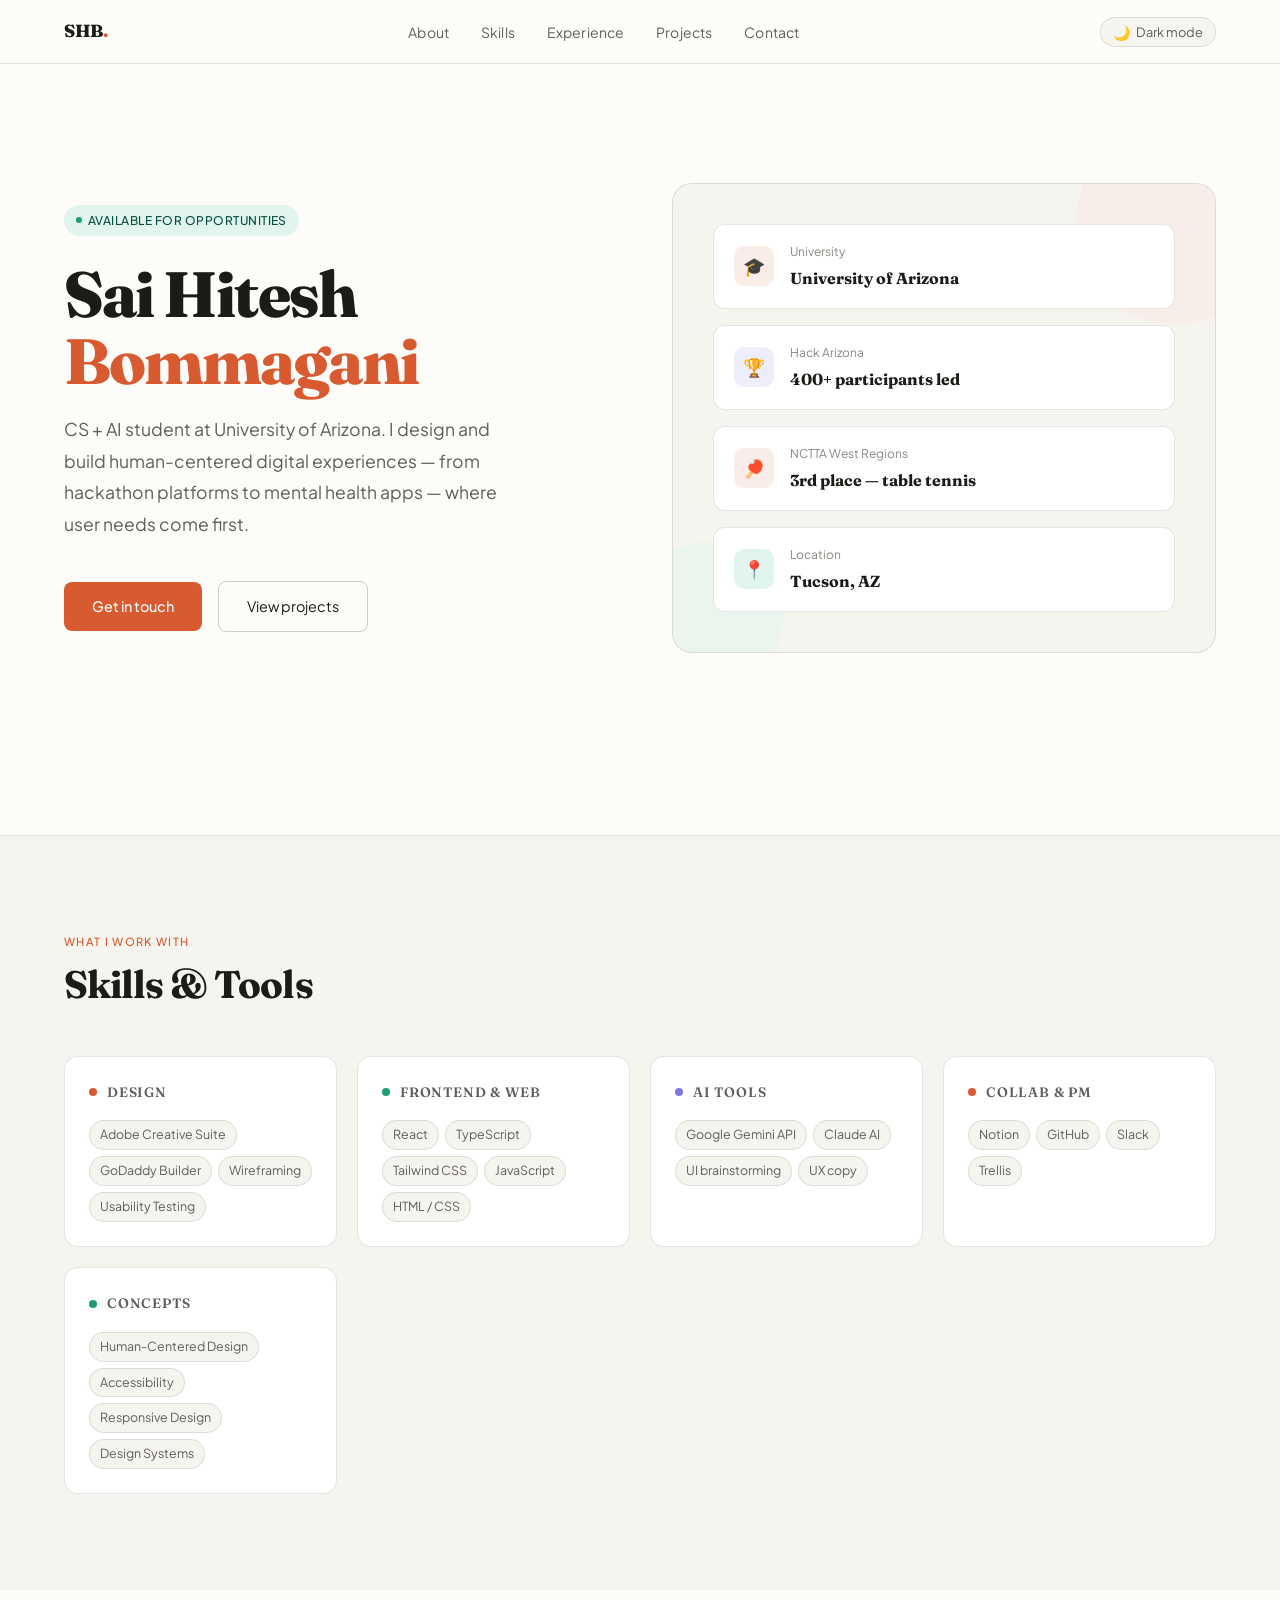
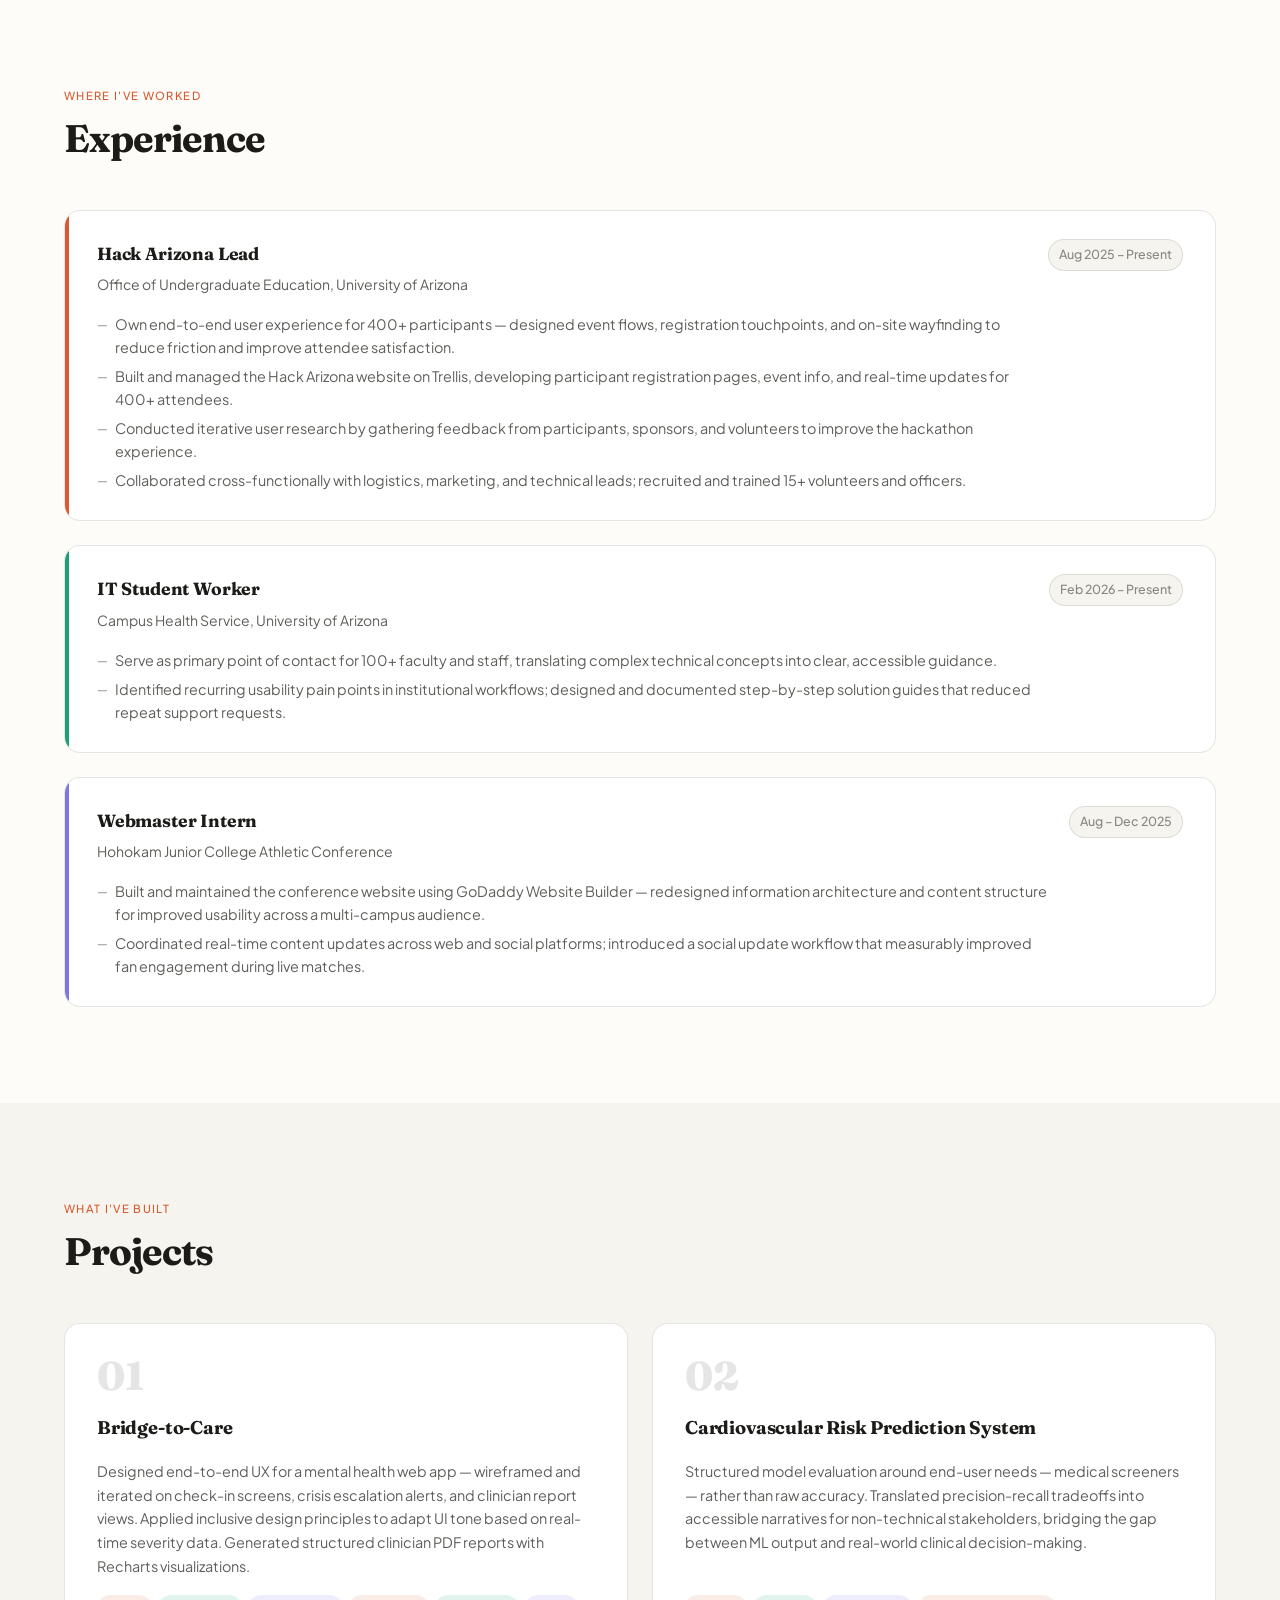
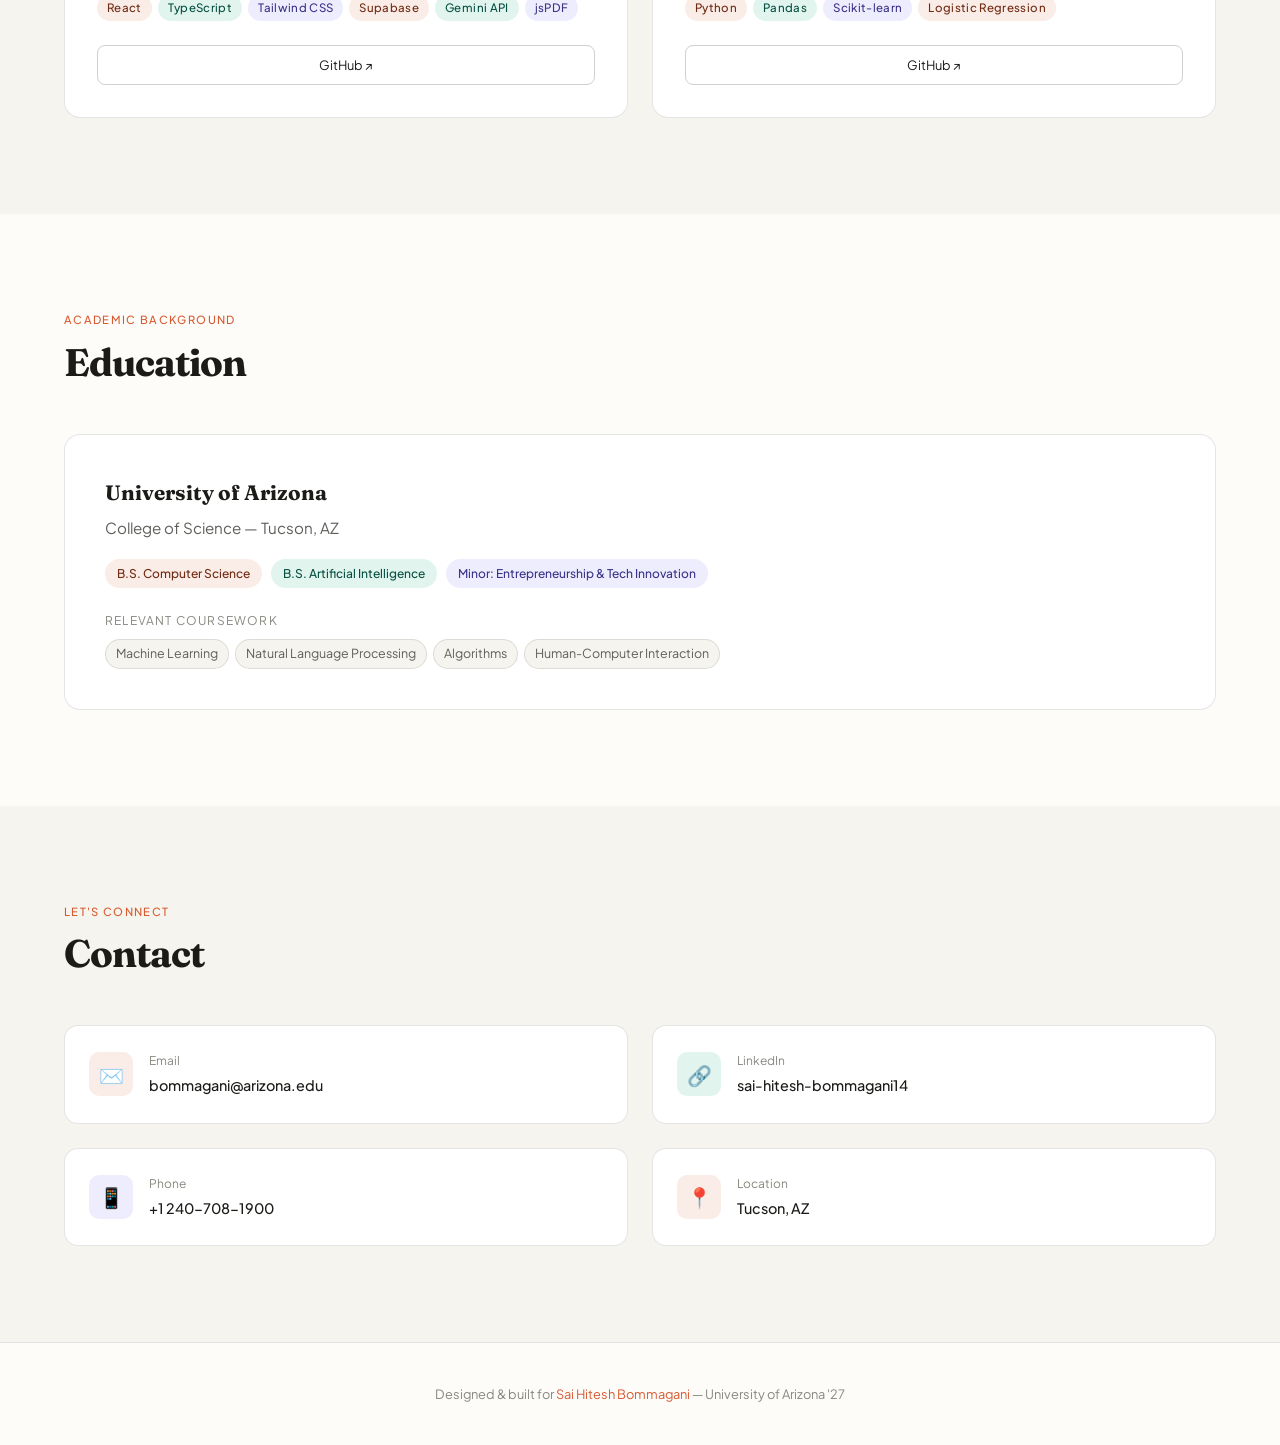
==== sai_hitesh_portfolio.html @ f15faabe "Add files via upload" ====
<!DOCTYPE html>
<html lang="en">
<head>
<meta charset="UTF-8">
<meta name="viewport" content="width=device-width, initial-scale=1.0">
<title>Sai Hitesh Bommagani — Portfolio</title>
<link rel="preconnect" href="https://fonts.googleapis.com">
<link rel="preconnect" href="https://fonts.gstatic.com" crossorigin>
<link href="https://fonts.googleapis.com/css2?family=Fraunces:ital,opsz,wght@0,9..144,600;0,9..144,700;0,9..144,800;1,9..144,600&family=Plus+Jakarta+Sans:wght@300;400;500;600&display=swap" rel="stylesheet">
<style>
  :root {
    --claude-coral-50: #FAECE7;
    --claude-coral-100: #F5C4B3;
    --claude-coral-200: #F0997B;
    --claude-coral-400: #D85A30;
    --claude-coral-600: #993C1D;
    --claude-coral-800: #712B13;
    --claude-teal-50: #E1F5EE;
    --claude-teal-100: #9FE1CB;
    --claude-teal-200: #5DCAA5;
    --claude-teal-400: #1D9E75;
    --claude-teal-600: #0F6E56;
    --claude-teal-800: #085041;
    --claude-purple-50: #EEEDFE;
    --claude-purple-100: #CECBF6;
    --claude-purple-200: #AFA9EC;
    --claude-purple-400: #7F77DD;
    --claude-purple-600: #534AB7;
    --claude-purple-800: #3C3489;
    --claude-gray-50: #F1EFE8;
    --claude-gray-100: #D3D1C7;
    --claude-gray-200: #B4B2A9;
    --claude-gray-400: #888780;
    --claude-gray-600: #5F5E5A;
    --claude-gray-800: #444441;
    --claude-gray-900: #2C2C2A;

    --bg: #FDFCF9;
    --bg-secondary: #F6F4EE;
    --bg-card: #FFFFFF;
    --text-primary: #1C1B18;
    --text-secondary: #5F5E5A;
    --text-muted: #888780;
    --border: rgba(44,44,42,0.12);
    --border-strong: rgba(44,44,42,0.22);
    --accent: #D85A30;
    --accent-bg: #FAECE7;
    --accent-text: #712B13;
    --teal: #1D9E75;
    --teal-bg: #E1F5EE;
    --teal-text: #085041;
    --purple: #7F77DD;
    --purple-bg: #EEEDFE;
    --purple-text: #3C3489;
    --nav-height: 64px;
  }

  [data-theme="dark"] {
    --bg: #1C1B18;
    --bg-secondary: #242320;
    --bg-card: #2C2C2A;
    --text-primary: #F1EFE8;
    --text-secondary: #B4B2A9;
    --text-muted: #888780;
    --border: rgba(241,239,232,0.1);
    --border-strong: rgba(241,239,232,0.2);
    --accent: #F0997B;
    --accent-bg: #3A2218;
    --accent-text: #F5C4B3;
    --teal: #5DCAA5;
    --teal-bg: #0A2E22;
    --teal-text: #9FE1CB;
    --purple: #AFA9EC;
    --purple-bg: #1E1C3A;
    --purple-text: #CECBF6;
  }

  *, *::before, *::after { box-sizing: border-box; margin: 0; padding: 0; }

  html { scroll-behavior: smooth; }

  body {
    font-family: 'Plus Jakarta Sans', sans-serif;
    background: var(--bg);
    color: var(--text-primary);
    line-height: 1.75;
    font-size: 16px;
    font-weight: 400;
    -webkit-font-smoothing: antialiased;
    transition: background 0.3s, color 0.3s;
    overflow-x: hidden;
  }

  /* NAV */
  nav {
    position: fixed;
    top: 0; left: 0; right: 0;
    height: var(--nav-height);
    background: var(--bg);
    border-bottom: 1px solid var(--border);
    display: flex;
    align-items: center;
    justify-content: space-between;
    padding: 0 clamp(1.5rem, 5vw, 4rem);
    z-index: 100;
    transition: background 0.3s;
  }

  .nav-logo {
    font-family: 'Fraunces', Georgia, serif;
    font-weight: 800;
    font-size: 1.1rem;
    color: var(--text-primary);
    text-decoration: none;
    letter-spacing: -0.02em;
  }

  .nav-logo span { color: var(--accent); }

  .nav-links {
    display: flex;
    align-items: center;
    gap: 2rem;
    list-style: none;
  }

  .nav-links a {
    font-size: 0.875rem;
    font-weight: 400;
    color: var(--text-secondary);
    text-decoration: none;
    transition: color 0.2s;
    letter-spacing: 0.01em;
  }

  .nav-links a:hover { color: var(--text-primary); }

  .theme-toggle {
    background: var(--bg-secondary);
    border: 1px solid var(--border);
    border-radius: 50px;
    cursor: pointer;
    display: flex;
    align-items: center;
    gap: 6px;
    padding: 5px 12px;
    font-size: 0.8rem;
    color: var(--text-secondary);
    font-family: 'Plus Jakarta Sans', sans-serif;
    transition: all 0.2s;
    white-space: nowrap;
  }

  .theme-toggle:hover {
    border-color: var(--border-strong);
    color: var(--text-primary);
  }

  .theme-toggle-icon { font-size: 14px; }

  /* MAIN LAYOUT */
  main { padding-top: var(--nav-height); }

  section { padding: clamp(4rem, 8vw, 6rem) clamp(1.5rem, 5vw, 4rem); }

  /* HERO */
  .hero {
    min-height: calc(100vh - var(--nav-height));
    display: grid;
    grid-template-columns: 1fr 1fr;
    gap: 4rem;
    align-items: center;
    padding-top: clamp(4rem, 8vw, 6rem);
    padding-bottom: clamp(4rem, 8vw, 6rem);
    border-bottom: 1px solid var(--border);
  }

  .hero-left { max-width: 560px; }

  .hero-badge {
    display: inline-flex;
    align-items: center;
    gap: 6px;
    background: var(--teal-bg);
    color: var(--teal-text);
    font-size: 0.75rem;
    font-weight: 500;
    padding: 5px 12px;
    border-radius: 50px;
    margin-bottom: 1.5rem;
    letter-spacing: 0.04em;
    text-transform: uppercase;
  }

  .hero-badge::before {
    content: '';
    width: 6px; height: 6px;
    border-radius: 50%;
    background: var(--teal);
    animation: pulse 2s infinite;
  }

  @keyframes pulse {
    0%, 100% { opacity: 1; transform: scale(1); }
    50% { opacity: 0.5; transform: scale(0.8); }
  }

  h1 {
    font-family: 'Fraunces', Georgia, serif;
    font-size: clamp(2.8rem, 5vw, 4.2rem);
    font-weight: 800;
    line-height: 1.05;
    letter-spacing: -0.03em;
    margin-bottom: 1.25rem;
    color: var(--text-primary);
  }

  h1 .accent-word { color: var(--accent); }

  .hero-desc {
    font-size: 1.1rem;
    color: var(--text-secondary);
    line-height: 1.8;
    max-width: 440px;
    margin-bottom: 2.5rem;
    font-weight: 400;
  }

  .hero-cta {
    display: flex;
    gap: 1rem;
    flex-wrap: wrap;
    align-items: center;
  }

  .btn-primary {
    background: var(--accent);
    color: white;
    border: none;
    padding: 12px 28px;
    border-radius: 8px;
    font-family: 'Plus Jakarta Sans', sans-serif;
    font-size: 0.9rem;
    font-weight: 500;
    cursor: pointer;
    text-decoration: none;
    transition: opacity 0.2s, transform 0.15s;
    display: inline-block;
  }

  .btn-primary:hover { opacity: 0.88; transform: translateY(-1px); }

  .btn-outline {
    background: transparent;
    color: var(--text-primary);
    border: 1px solid var(--border-strong);
    padding: 12px 28px;
    border-radius: 8px;
    font-family: 'Plus Jakarta Sans', sans-serif;
    font-size: 0.9rem;
    font-weight: 400;
    cursor: pointer;
    text-decoration: none;
    transition: all 0.2s;
    display: inline-block;
  }

  .btn-outline:hover {
    border-color: var(--accent);
    color: var(--accent);
  }

  /* HERO RIGHT — STATS PANEL */
  .hero-right {
    display: flex;
    flex-direction: column;
    gap: 1rem;
    padding: 2.5rem;
    background: var(--bg-secondary);
    border-radius: 20px;
    border: 1px solid var(--border);
    position: relative;
    overflow: hidden;
  }

  .hero-right::before {
    content: '';
    position: absolute;
    top: -60px; right: -60px;
    width: 200px; height: 200px;
    border-radius: 50%;
    background: var(--accent-bg);
    opacity: 0.6;
  }

  .hero-right::after {
    content: '';
    position: absolute;
    bottom: -40px; left: -40px;
    width: 150px; height: 150px;
    border-radius: 50%;
    background: var(--teal-bg);
    opacity: 0.5;
  }

  .stat-card {
    background: var(--bg-card);
    border: 1px solid var(--border);
    border-radius: 12px;
    padding: 1rem 1.25rem;
    position: relative;
    z-index: 1;
    display: flex;
    align-items: center;
    gap: 1rem;
  }

  .stat-icon {
    width: 40px; height: 40px;
    border-radius: 10px;
    display: flex;
    align-items: center;
    justify-content: center;
    font-size: 18px;
    flex-shrink: 0;
  }

  .stat-icon.coral { background: var(--accent-bg); }
  .stat-icon.teal { background: var(--teal-bg); }
  .stat-icon.purple { background: var(--purple-bg); }

  .stat-label { font-size: 0.75rem; color: var(--text-muted); margin-bottom: 2px; }
  .stat-value { font-family: 'Fraunces', Georgia, serif; font-weight: 700; font-size: 1rem; color: var(--text-primary); }

  /* SECTION HEADERS */
  .section-header {
    margin-bottom: 3rem;
  }

  .section-tag {
    font-size: 0.7rem;
    font-weight: 500;
    letter-spacing: 0.12em;
    text-transform: uppercase;
    color: var(--accent);
    margin-bottom: 0.5rem;
  }

  h2 {
    font-family: 'Fraunces', Georgia, serif;
    font-size: clamp(1.8rem, 3vw, 2.5rem);
    font-weight: 700;
    letter-spacing: -0.025em;
    line-height: 1.25;
    color: var(--text-primary);
    overflow: visible;
  }

  /* SKILLS */
  .skills-section { background: var(--bg-secondary); }

  .skills-grid {
    display: grid;
    grid-template-columns: repeat(auto-fit, minmax(220px, 1fr));
    gap: 1.25rem;
  }

  .skill-card {
    background: var(--bg-card);
    border: 1px solid var(--border);
    border-radius: 14px;
    padding: 1.5rem;
    transition: border-color 0.2s, transform 0.2s;
  }

  .skill-card:hover { border-color: var(--accent); transform: translateY(-2px); }

  .skill-card-header {
    display: flex;
    align-items: center;
    gap: 10px;
    margin-bottom: 1rem;
  }

  .skill-dot {
    width: 8px; height: 8px;
    border-radius: 50%;
    flex-shrink: 0;
  }

  .skill-dot.coral { background: var(--accent); }
  .skill-dot.teal { background: var(--teal); }
  .skill-dot.purple { background: var(--purple); }

  .skill-card-title {
    font-family: 'Fraunces', Georgia, serif;
    font-size: 0.85rem;
    font-weight: 600;
    text-transform: uppercase;
    letter-spacing: 0.06em;
    color: var(--text-secondary);
  }

  .skill-tags {
    display: flex;
    flex-wrap: wrap;
    gap: 6px;
  }

  .skill-tag {
    font-size: 0.78rem;
    padding: 3px 10px;
    border-radius: 50px;
    background: var(--bg-secondary);
    border: 1px solid var(--border);
    color: var(--text-secondary);
    font-weight: 400;
  }

  /* EXPERIENCE */
  .experience-list { display: flex; flex-direction: column; gap: 1.5rem; }

  .exp-card {
    background: var(--bg-card);
    border: 1px solid var(--border);
    border-radius: 16px;
    padding: 1.75rem 2rem;
    display: grid;
    grid-template-columns: 1fr auto;
    gap: 1rem;
    transition: border-color 0.2s;
    position: relative;
    overflow: hidden;
  }

  .exp-card::before {
    content: '';
    position: absolute;
    left: 0; top: 0; bottom: 0;
    width: 4px;
    border-radius: 4px 0 0 4px;
  }

  .exp-card.coral::before { background: var(--accent); }
  .exp-card.teal::before { background: var(--teal); }
  .exp-card.purple::before { background: var(--purple); }

  .exp-card:hover { border-color: var(--border-strong); }

  .exp-role {
    font-family: 'Fraunces', Georgia, serif;
    font-size: 1.1rem;
    font-weight: 700;
    color: var(--text-primary);
    margin-bottom: 3px;
    letter-spacing: -0.01em;
  }

  .exp-org {
    font-size: 0.875rem;
    color: var(--text-secondary);
    margin-bottom: 1rem;
    font-weight: 400;
  }

  .exp-date {
    font-size: 0.78rem;
    font-weight: 500;
    color: var(--text-muted);
    white-space: nowrap;
    background: var(--bg-secondary);
    border: 1px solid var(--border);
    padding: 4px 10px;
    border-radius: 50px;
    align-self: start;
  }

  .exp-bullets {
    list-style: none;
    display: flex;
    flex-direction: column;
    gap: 6px;
  }

  .exp-bullets li {
    font-size: 0.9rem;
    color: var(--text-secondary);
    padding-left: 1.1rem;
    position: relative;
    line-height: 1.6;
  }

  .exp-bullets li::before {
    content: '—';
    position: absolute;
    left: 0;
    color: var(--text-muted);
    font-size: 0.75rem;
    top: 2px;
  }

  /* PROJECTS */
  .projects-grid {
    display: grid;
    grid-template-columns: repeat(auto-fit, minmax(340px, 1fr));
    gap: 1.5rem;
  }

  .project-card {
    background: var(--bg-card);
    border: 1px solid var(--border);
    border-radius: 16px;
    padding: 2rem;
    transition: transform 0.2s, border-color 0.2s;
    display: flex;
    flex-direction: column;
    gap: 1rem;
  }

  .project-card:hover { transform: translateY(-3px); border-color: var(--border-strong); }

  .project-number {
    font-family: 'Fraunces', Georgia, serif;
    font-size: 2.5rem;
    font-weight: 800;
    color: var(--border);
    line-height: 1;
  }

  .project-title {
    font-family: 'Fraunces', Georgia, serif;
    font-size: 1.15rem;
    font-weight: 700;
    color: var(--text-primary);
    letter-spacing: -0.01em;
  }

  .project-desc {
    font-size: 0.9rem;
    color: var(--text-secondary);
    line-height: 1.65;
    flex: 1;
  }

  .project-stack {
    display: flex;
    flex-wrap: wrap;
    gap: 6px;
    margin-top: auto;
  }

  .stack-tag {
    font-size: 0.72rem;
    font-weight: 500;
    padding: 3px 10px;
    border-radius: 50px;
    letter-spacing: 0.03em;
  }

  .stack-tag.coral { background: var(--accent-bg); color: var(--accent-text); }
  .stack-tag.teal { background: var(--teal-bg); color: var(--teal-text); }
  .stack-tag.purple { background: var(--purple-bg); color: var(--purple-text); }

  /* EDUCATION */
  .edu-card {
    background: var(--bg-card);
    border: 1px solid var(--border);
    border-radius: 16px;
    padding: 2.5rem;
    display: grid;
    grid-template-columns: 1fr auto;
    gap: 1rem;
    align-items: start;
  }

  .edu-degree {
    font-family: 'Fraunces', Georgia, serif;
    font-size: 1.3rem;
    font-weight: 700;
    color: var(--text-primary);
    margin-bottom: 4px;
  }

  .edu-school { font-size: 0.95rem; color: var(--text-secondary); margin-bottom: 1rem; }

  .edu-badge {
    font-size: 0.75rem;
    font-weight: 500;
    padding: 4px 12px;
    border-radius: 50px;
    display: inline-block;
    margin-bottom: 6px;
    margin-right: 6px;
  }

  .edu-badge.coral { background: var(--accent-bg); color: var(--accent-text); }
  .edu-badge.teal { background: var(--teal-bg); color: var(--teal-text); }
  .edu-badge.purple { background: var(--purple-bg); color: var(--purple-text); }

  .courses-title {
    font-size: 0.75rem;
    text-transform: uppercase;
    letter-spacing: 0.1em;
    color: var(--text-muted);
    margin: 1rem 0 0.5rem;
  }

  /* CONTACT */
  .contact-section { background: var(--bg-secondary); }

  .contact-grid {
    display: grid;
    grid-template-columns: 1fr 1fr;
    gap: 1.5rem;
  }

  .contact-card {
    background: var(--bg-card);
    border: 1px solid var(--border);
    border-radius: 14px;
    padding: 1.5rem;
    text-decoration: none;
    display: flex;
    align-items: center;
    gap: 1rem;
    transition: all 0.2s;
  }

  .contact-card:hover { border-color: var(--accent); transform: translateY(-2px); }

  .contact-icon-box {
    width: 44px; height: 44px;
    border-radius: 10px;
    display: flex;
    align-items: center;
    justify-content: center;
    font-size: 20px;
    flex-shrink: 0;
  }

  .contact-label { font-size: 0.75rem; color: var(--text-muted); margin-bottom: 2px; }
  .contact-value { font-size: 0.9rem; font-weight: 500; color: var(--text-primary); }

  /* FOOTER */
  footer {
    text-align: center;
    padding: 2.5rem;
    border-top: 1px solid var(--border);
    font-size: 0.8rem;
    color: var(--text-muted);
  }

  footer span { color: var(--accent); }

  /* ANIMATIONS */
  @keyframes fadeUp {
    from { opacity: 0; transform: translateY(20px); }
    to { opacity: 1; transform: translateY(0); }
  }

  .hero-left > * {
    animation: fadeUp 0.6s ease both;
  }

  .hero-left > *:nth-child(1) { animation-delay: 0.05s; }
  .hero-left > *:nth-child(2) { animation-delay: 0.15s; }
  .hero-left > *:nth-child(3) { animation-delay: 0.25s; }
  .hero-left > *:nth-child(4) { animation-delay: 0.35s; }

  .hero-right { animation: fadeUp 0.6s ease 0.4s both; }

  /* RESPONSIVE */
  @media (max-width: 768px) {
    .hero { grid-template-columns: 1fr; }
    .hero-right { display: none; }
    .contact-grid { grid-template-columns: 1fr; }
    .nav-links { display: none; }
    .exp-card { grid-template-columns: 1fr; }
    .edu-card { grid-template-columns: 1fr; }
  }
</style>
</head>
<body>

<!-- NAV -->
<nav>
  <a href="#" class="nav-logo">SHB<span>.</span></a>
  <ul class="nav-links">
    <li><a href="#about" onclick="document.getElementById('about').scrollIntoView({behavior:'smooth'}); return false;">About</a></li>
    <li><a href="#skills" onclick="document.getElementById('skills').scrollIntoView({behavior:'smooth'}); return false;">Skills</a></li>
    <li><a href="#experience" onclick="document.getElementById('experience').scrollIntoView({behavior:'smooth'}); return false;">Experience</a></li>
    <li><a href="#projects" onclick="document.getElementById('projects').scrollIntoView({behavior:'smooth'}); return false;">Projects</a></li>
    <li><a href="#contact" onclick="document.getElementById('contact').scrollIntoView({behavior:'smooth'}); return false;">Contact</a></li>
  </ul>
  <button class="theme-toggle" onclick="toggleTheme()" aria-label="Toggle theme">
    <span class="theme-toggle-icon" id="theme-icon">🌙</span>
    <span id="theme-label">Dark mode</span>
  </button>
</nav>

<!-- HERO -->
<section class="hero" id="about">
  <div class="hero-left">
    <div class="hero-badge">Available for opportunities</div>
    <h1>
      Sai Hitesh<br>
      <span class="accent-word">Bommagani</span>
    </h1>
    <p class="hero-desc">
      CS + AI student at University of Arizona. I design and build human-centered digital experiences — from hackathon platforms to mental health apps — where user needs come first.
    </p>
    <div class="hero-cta">
      <a href="#contact" class="btn-primary" onclick="document.getElementById('contact').scrollIntoView({behavior:'smooth'}); return false;">Get in touch</a>
      <a href="#projects" class="btn-outline" onclick="document.getElementById('projects').scrollIntoView({behavior:'smooth'}); return false;">View projects</a>
    </div>
  </div>

  <div class="hero-right">
    <div class="stat-card">
      <div class="stat-icon coral">🎓</div>
      <div>
        <div class="stat-label">University</div>
        <div class="stat-value">University of Arizona</div>
      </div>
    </div>
    <div class="stat-card">
      <div class="stat-icon purple">🏆</div>
      <div>
        <div class="stat-label">Hack Arizona</div>
        <div class="stat-value">400+ participants led</div>
      </div>
    </div>
    <div class="stat-card">
      <div class="stat-icon coral">🏓</div>
      <div>
        <div class="stat-label">NCTTA West Regions</div>
        <div class="stat-value">3rd place — table tennis</div>
      </div>
    </div>
    <div class="stat-card">
      <div class="stat-icon teal">📍</div>
      <div>
        <div class="stat-label">Location</div>
        <div class="stat-value">Tucson, AZ</div>
      </div>
    </div>
  </div>
</section>

<!-- SKILLS -->
<section class="skills-section" id="skills">
  <div class="section-header">
    <div class="section-tag">What I work with</div>
    <h2>Skills & Tools</h2>
  </div>
  <div class="skills-grid">
    <div class="skill-card">
      <div class="skill-card-header">
        <div class="skill-dot coral"></div>
        <div class="skill-card-title">Design</div>
      </div>
      <div class="skill-tags">
        <span class="skill-tag">Adobe Creative Suite</span>
        <span class="skill-tag">GoDaddy Builder</span>
        <span class="skill-tag">Wireframing</span>
        <span class="skill-tag">Usability Testing</span>
      </div>
    </div>
    <div class="skill-card">
      <div class="skill-card-header">
        <div class="skill-dot teal"></div>
        <div class="skill-card-title">Frontend & Web</div>
      </div>
      <div class="skill-tags">
        <span class="skill-tag">React</span>
        <span class="skill-tag">TypeScript</span>
        <span class="skill-tag">Tailwind CSS</span>
        <span class="skill-tag">JavaScript</span>
        <span class="skill-tag">HTML / CSS</span>
      </div>
    </div>
    <div class="skill-card">
      <div class="skill-card-header">
        <div class="skill-dot purple"></div>
        <div class="skill-card-title">AI Tools</div>
      </div>
      <div class="skill-tags">
        <span class="skill-tag">Google Gemini API</span>
        <span class="skill-tag">Claude AI</span>
        <span class="skill-tag">UI brainstorming</span>
        <span class="skill-tag">UX copy</span>
      </div>
    </div>
    <div class="skill-card">
      <div class="skill-card-header">
        <div class="skill-dot coral"></div>
        <div class="skill-card-title">Collab & PM</div>
      </div>
      <div class="skill-tags">
        <span class="skill-tag">Notion</span>
        <span class="skill-tag">GitHub</span>
        <span class="skill-tag">Slack</span>
        <span class="skill-tag">Trellis</span>
      </div>
    </div>
    <div class="skill-card">
      <div class="skill-card-header">
        <div class="skill-dot teal"></div>
        <div class="skill-card-title">Concepts</div>
      </div>
      <div class="skill-tags">
        <span class="skill-tag">Human-Centered Design</span>
        <span class="skill-tag">Accessibility</span>
        <span class="skill-tag">Responsive Design</span>
        <span class="skill-tag">Design Systems</span>
      </div>
    </div>
  </div>
</section>

<!-- EXPERIENCE -->
<section id="experience">
  <div class="section-header">
    <div class="section-tag">Where I've worked</div>
    <h2>Experience</h2>
  </div>
  <div class="experience-list">

    <div class="exp-card coral">
      <div>
        <div class="exp-role">Hack Arizona Lead</div>
        <div class="exp-org">Office of Undergraduate Education, University of Arizona</div>
        <ul class="exp-bullets">
          <li>Own end-to-end user experience for 400+ participants — designed event flows, registration touchpoints, and on-site wayfinding to reduce friction and improve attendee satisfaction.</li>
          <li>Built and managed the Hack Arizona website on Trellis, developing participant registration pages, event info, and real-time updates for 400+ attendees.</li>
          <li>Conducted iterative user research by gathering feedback from participants, sponsors, and volunteers to improve the hackathon experience.</li>
          <li>Collaborated cross-functionally with logistics, marketing, and technical leads; recruited and trained 15+ volunteers and officers.</li>
        </ul>
      </div>
      <div class="exp-date">Aug 2025 – Present</div>
    </div>

    <div class="exp-card teal">
      <div>
        <div class="exp-role">IT Student Worker</div>
        <div class="exp-org">Campus Health Service, University of Arizona</div>
        <ul class="exp-bullets">
          <li>Serve as primary point of contact for 100+ faculty and staff, translating complex technical concepts into clear, accessible guidance.</li>
          <li>Identified recurring usability pain points in institutional workflows; designed and documented step-by-step solution guides that reduced repeat support requests.</li>
        </ul>
      </div>
      <div class="exp-date">Feb 2026 – Present</div>
    </div>

    <div class="exp-card purple">
      <div>
        <div class="exp-role">Webmaster Intern</div>
        <div class="exp-org">Hohokam Junior College Athletic Conference</div>
        <ul class="exp-bullets">
          <li>Built and maintained the conference website using GoDaddy Website Builder — redesigned information architecture and content structure for improved usability across a multi-campus audience.</li>
          <li>Coordinated real-time content updates across web and social platforms; introduced a social update workflow that measurably improved fan engagement during live matches.</li>
        </ul>
      </div>
      <div class="exp-date">Aug – Dec 2025</div>
    </div>

  </div>
</section>

<!-- PROJECTS -->
<section id="projects" style="background: var(--bg-secondary);">
  <div class="section-header">
    <div class="section-tag">What I've built</div>
    <h2>Projects</h2>
  </div>
  <div class="projects-grid">

    <div class="project-card">
      <div class="project-number">01</div>
      <div class="project-title">Bridge-to-Care</div>
      <p class="project-desc">
        Designed end-to-end UX for a mental health web app — wireframed and iterated on check-in screens, crisis escalation alerts, and clinician report views. Applied inclusive design principles to adapt UI tone based on real-time severity data. Generated structured clinician PDF reports with Recharts visualizations.
      </p>
      <div class="project-stack">
        <span class="stack-tag coral">React</span>
        <span class="stack-tag teal">TypeScript</span>
        <span class="stack-tag purple">Tailwind CSS</span>
        <span class="stack-tag coral">Supabase</span>
        <span class="stack-tag teal">Gemini API</span>
        <span class="stack-tag purple">jsPDF</span>
      </div>
      <a href="https://github.com/saihitesh-14/Bridge-to-care" target="_blank" class="btn-outline" style="padding: 8px 18px; font-size: 0.8rem; text-align: center; margin-top: 0.5rem;">GitHub ↗</a>
    </div>

    <div class="project-card">
      <div class="project-number">02</div>
      <div class="project-title">Cardiovascular Risk Prediction System</div>
      <p class="project-desc">
        Structured model evaluation around end-user needs — medical screeners — rather than raw accuracy. Translated precision-recall tradeoffs into accessible narratives for non-technical stakeholders, bridging the gap between ML output and real-world clinical decision-making.
      </p>
      <div class="project-stack">
        <span class="stack-tag coral">Python</span>
        <span class="stack-tag teal">Pandas</span>
        <span class="stack-tag purple">Scikit-learn</span>
        <span class="stack-tag coral">Logistic Regression</span>
      </div>
      <a href="https://github.com/saihitesh-14/cardiovascular-risk-prediction-ml" target="_blank" class="btn-outline" style="padding: 8px 18px; font-size: 0.8rem; text-align: center; margin-top: 0.5rem;">GitHub ↗</a>
    </div>

  </div>
</section>

<!-- EDUCATION -->
<section id="education">
  <div class="section-header">
    <div class="section-tag">Academic background</div>
    <h2>Education</h2>
  </div>
  <div class="edu-card">
    <div>
      <div class="edu-degree">University of Arizona</div>
      <div class="edu-school">College of Science — Tucson, AZ</div>
      <div>
        <span class="edu-badge coral">B.S. Computer Science</span>
        <span class="edu-badge teal">B.S. Artificial Intelligence</span>
        <span class="edu-badge purple">Minor: Entrepreneurship & Tech Innovation</span>
      </div>
      <div class="courses-title">Relevant coursework</div>
      <div class="skill-tags" style="margin-top: 0;">
        <span class="skill-tag">Machine Learning</span>
        <span class="skill-tag">Natural Language Processing</span>
        <span class="skill-tag">Algorithms</span>
        <span class="skill-tag">Human-Computer Interaction</span>
      </div>
    </div>
  </div>
</section>

<!-- CONTACT -->
<section class="contact-section" id="contact">
  <div class="section-header">
    <div class="section-tag">Let's connect</div>
    <h2>Contact</h2>
  </div>
  <div class="contact-grid">
    <a href="mailto:bommagani@arizona.edu" class="contact-card">
      <div class="contact-icon-box" style="background: var(--accent-bg);">✉️</div>
      <div>
        <div class="contact-label">Email</div>
        <div class="contact-value">bommagani@arizona.edu</div>
      </div>
    </a>
    <a href="https://linkedin.com/in/sai-hitesh-bommagani14" target="_blank" class="contact-card">
      <div class="contact-icon-box" style="background: var(--teal-bg);">🔗</div>
      <div>
        <div class="contact-label">LinkedIn</div>
        <div class="contact-value">sai-hitesh-bommagani14</div>
      </div>
    </a>
    <a href="tel:+12407081900" class="contact-card">
      <div class="contact-icon-box" style="background: var(--purple-bg);">📱</div>
      <div>
        <div class="contact-label">Phone</div>
        <div class="contact-value">+1 240-708-1900</div>
      </div>
    </a>
    <div class="contact-card" style="cursor: default;">
      <div class="contact-icon-box" style="background: var(--accent-bg);">📍</div>
      <div>
        <div class="contact-label">Location</div>
        <div class="contact-value">Tucson, AZ</div>
      </div>
    </div>
  </div>
</section>

<!-- FOOTER -->
<footer>
  <p>Designed & built for <span>Sai Hitesh Bommagani</span> — University of Arizona '27</p>
</footer>

<script>
  let isDark = false;

  function toggleTheme() {
    isDark = !isDark;
    document.documentElement.setAttribute('data-theme', isDark ? 'dark' : '');
    document.getElementById('theme-icon').textContent = isDark ? '☀️' : '🌙';
    document.getElementById('theme-label').textContent = isDark ? 'Light mode' : 'Dark mode';
  }
</script>

</body>
</html>
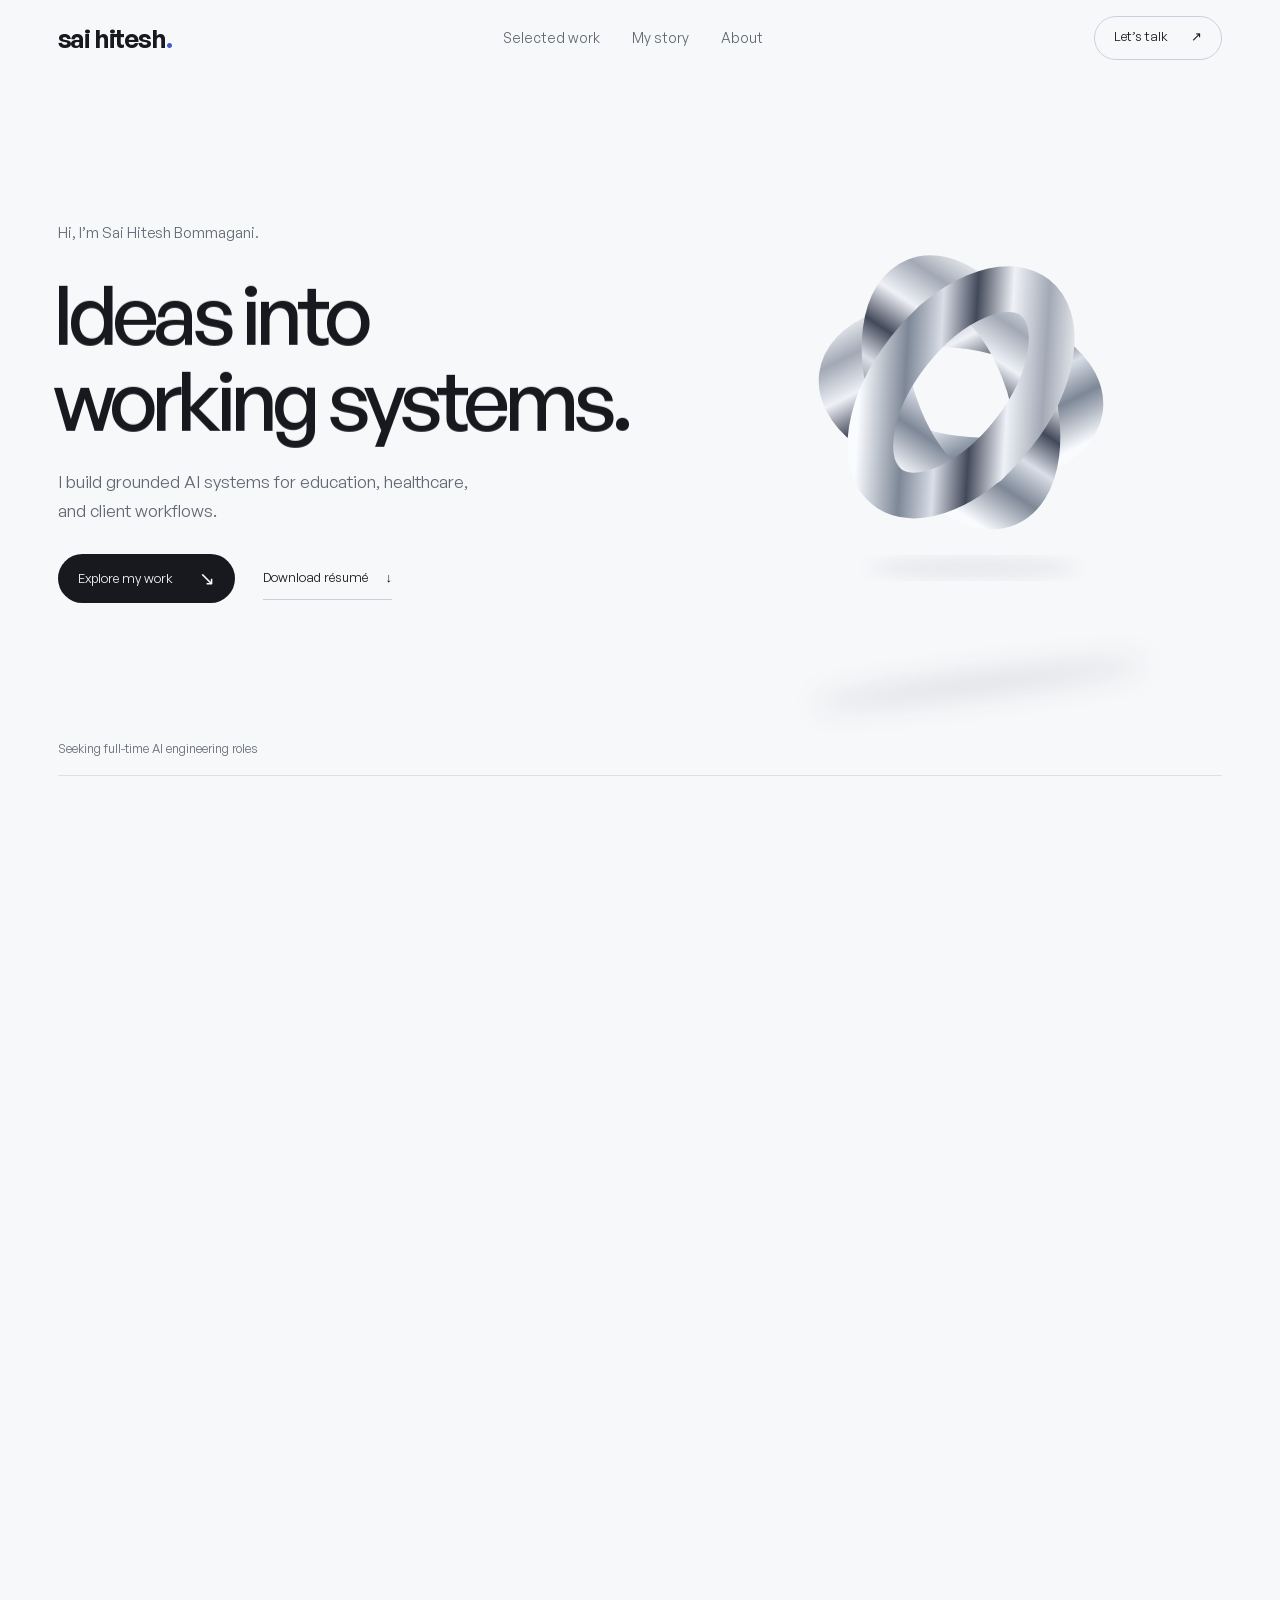
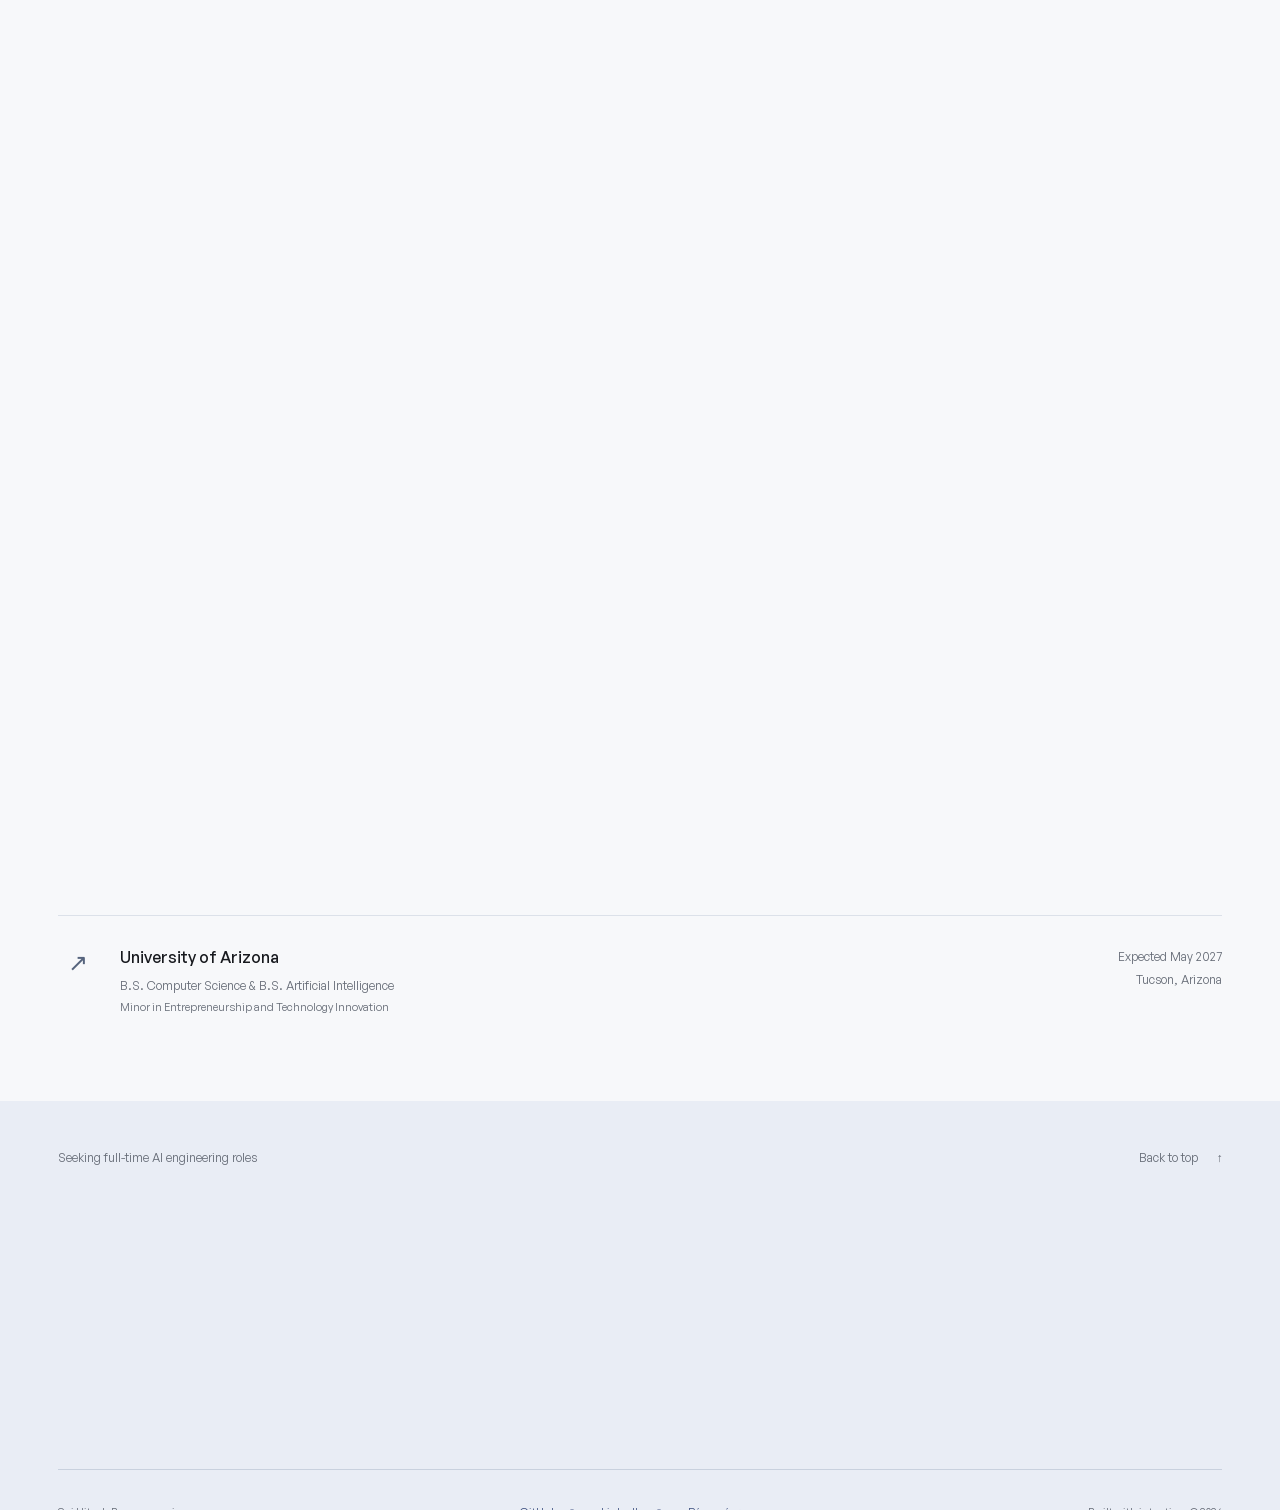
==== commit ab05e12b: "Publish the new portfolio and fix the Pages deployment - Add the current site from sai-hitesh-portfo" ====
--- a/sai_hitesh_portfolio.html
+++ b/sai_hitesh_portfolio.html
@@ -1,994 +1,13 @@
-<!DOCTYPE html>
+<!doctype html>
 <html lang="en">
 <head>
-<meta charset="UTF-8">
-<meta name="viewport" content="width=device-width, initial-scale=1.0">
-<title>Sai Hitesh Bommagani — Portfolio</title>
-<link rel="preconnect" href="https://fonts.googleapis.com">
-<link rel="preconnect" href="https://fonts.gstatic.com" crossorigin>
-<link href="https://fonts.googleapis.com/css2?family=Fraunces:ital,opsz,wght@0,9..144,600;0,9..144,700;0,9..144,800;1,9..144,600&family=Plus+Jakarta+Sans:wght@300;400;500;600&display=swap" rel="stylesheet">
-<style>
-  :root {
-    --claude-coral-50: #FAECE7;
-    --claude-coral-100: #F5C4B3;
-    --claude-coral-200: #F0997B;
-    --claude-coral-400: #D85A30;
-    --claude-coral-600: #993C1D;
-    --claude-coral-800: #712B13;
-    --claude-teal-50: #E1F5EE;
-    --claude-teal-100: #9FE1CB;
-    --claude-teal-200: #5DCAA5;
-    --claude-teal-400: #1D9E75;
-    --claude-teal-600: #0F6E56;
-    --claude-teal-800: #085041;
-    --claude-purple-50: #EEEDFE;
-    --claude-purple-100: #CECBF6;
-    --claude-purple-200: #AFA9EC;
-    --claude-purple-400: #7F77DD;
-    --claude-purple-600: #534AB7;
-    --claude-purple-800: #3C3489;
-    --claude-gray-50: #F1EFE8;
-    --claude-gray-100: #D3D1C7;
-    --claude-gray-200: #B4B2A9;
-    --claude-gray-400: #888780;
-    --claude-gray-600: #5F5E5A;
-    --claude-gray-800: #444441;
-    --claude-gray-900: #2C2C2A;
-
-    --bg: #FDFCF9;
-    --bg-secondary: #F6F4EE;
-    --bg-card: #FFFFFF;
-    --text-primary: #1C1B18;
-    --text-secondary: #5F5E5A;
-    --text-muted: #888780;
-    --border: rgba(44,44,42,0.12);
-    --border-strong: rgba(44,44,42,0.22);
-    --accent: #D85A30;
-    --accent-bg: #FAECE7;
-    --accent-text: #712B13;
-    --teal: #1D9E75;
-    --teal-bg: #E1F5EE;
-    --teal-text: #085041;
-    --purple: #7F77DD;
-    --purple-bg: #EEEDFE;
-    --purple-text: #3C3489;
-    --nav-height: 64px;
-  }
-
-  [data-theme="dark"] {
-    --bg: #1C1B18;
-    --bg-secondary: #242320;
-    --bg-card: #2C2C2A;
-    --text-primary: #F1EFE8;
-    --text-secondary: #B4B2A9;
-    --text-muted: #888780;
-    --border: rgba(241,239,232,0.1);
-    --border-strong: rgba(241,239,232,0.2);
-    --accent: #F0997B;
-    --accent-bg: #3A2218;
-    --accent-text: #F5C4B3;
-    --teal: #5DCAA5;
-    --teal-bg: #0A2E22;
-    --teal-text: #9FE1CB;
-    --purple: #AFA9EC;
-    --purple-bg: #1E1C3A;
-    --purple-text: #CECBF6;
-  }
-
-  *, *::before, *::after { box-sizing: border-box; margin: 0; padding: 0; }
-
-  html { scroll-behavior: smooth; }
-
-  body {
-    font-family: 'Plus Jakarta Sans', sans-serif;
-    background: var(--bg);
-    color: var(--text-primary);
-    line-height: 1.75;
-    font-size: 16px;
-    font-weight: 400;
-    -webkit-font-smoothing: antialiased;
-    transition: background 0.3s, color 0.3s;
-    overflow-x: hidden;
-  }
-
-  /* NAV */
-  nav {
-    position: fixed;
-    top: 0; left: 0; right: 0;
-    height: var(--nav-height);
-    background: var(--bg);
-    border-bottom: 1px solid var(--border);
-    display: flex;
-    align-items: center;
-    justify-content: space-between;
-    padding: 0 clamp(1.5rem, 5vw, 4rem);
-    z-index: 100;
-    transition: background 0.3s;
-  }
-
-  .nav-logo {
-    font-family: 'Fraunces', Georgia, serif;
-    font-weight: 800;
-    font-size: 1.1rem;
-    color: var(--text-primary);
-    text-decoration: none;
-    letter-spacing: -0.02em;
-  }
-
-  .nav-logo span { color: var(--accent); }
-
-  .nav-links {
-    display: flex;
-    align-items: center;
-    gap: 2rem;
-    list-style: none;
-  }
-
-  .nav-links a {
-    font-size: 0.875rem;
-    font-weight: 400;
-    color: var(--text-secondary);
-    text-decoration: none;
-    transition: color 0.2s;
-    letter-spacing: 0.01em;
-  }
-
-  .nav-links a:hover { color: var(--text-primary); }
-
-  .theme-toggle {
-    background: var(--bg-secondary);
-    border: 1px solid var(--border);
-    border-radius: 50px;
-    cursor: pointer;
-    display: flex;
-    align-items: center;
-    gap: 6px;
-    padding: 5px 12px;
-    font-size: 0.8rem;
-    color: var(--text-secondary);
-    font-family: 'Plus Jakarta Sans', sans-serif;
-    transition: all 0.2s;
-    white-space: nowrap;
-  }
-
-  .theme-toggle:hover {
-    border-color: var(--border-strong);
-    color: var(--text-primary);
-  }
-
-  .theme-toggle-icon { font-size: 14px; }
-
-  /* MAIN LAYOUT */
-  main { padding-top: var(--nav-height); }
-
-  section { padding: clamp(4rem, 8vw, 6rem) clamp(1.5rem, 5vw, 4rem); }
-
-  /* HERO */
-  .hero {
-    min-height: calc(100vh - var(--nav-height));
-    display: grid;
-    grid-template-columns: 1fr 1fr;
-    gap: 4rem;
-    align-items: center;
-    padding-top: clamp(4rem, 8vw, 6rem);
-    padding-bottom: clamp(4rem, 8vw, 6rem);
-    border-bottom: 1px solid var(--border);
-  }
-
-  .hero-left { max-width: 560px; }
-
-  .hero-badge {
-    display: inline-flex;
-    align-items: center;
-    gap: 6px;
-    background: var(--teal-bg);
-    color: var(--teal-text);
-    font-size: 0.75rem;
-    font-weight: 500;
-    padding: 5px 12px;
-    border-radius: 50px;
-    margin-bottom: 1.5rem;
-    letter-spacing: 0.04em;
-    text-transform: uppercase;
-  }
-
-  .hero-badge::before {
-    content: '';
-    width: 6px; height: 6px;
-    border-radius: 50%;
-    background: var(--teal);
-    animation: pulse 2s infinite;
-  }
-
-  @keyframes pulse {
-    0%, 100% { opacity: 1; transform: scale(1); }
-    50% { opacity: 0.5; transform: scale(0.8); }
-  }
-
-  h1 {
-    font-family: 'Fraunces', Georgia, serif;
-    font-size: clamp(2.8rem, 5vw, 4.2rem);
-    font-weight: 800;
-    line-height: 1.05;
-    letter-spacing: -0.03em;
-    margin-bottom: 1.25rem;
-    color: var(--text-primary);
-  }
-
-  h1 .accent-word { color: var(--accent); }
-
-  .hero-desc {
-    font-size: 1.1rem;
-    color: var(--text-secondary);
-    line-height: 1.8;
-    max-width: 440px;
-    margin-bottom: 2.5rem;
-    font-weight: 400;
-  }
-
-  .hero-cta {
-    display: flex;
-    gap: 1rem;
-    flex-wrap: wrap;
-    align-items: center;
-  }
-
-  .btn-primary {
-    background: var(--accent);
-    color: white;
-    border: none;
-    padding: 12px 28px;
-    border-radius: 8px;
-    font-family: 'Plus Jakarta Sans', sans-serif;
-    font-size: 0.9rem;
-    font-weight: 500;
-    cursor: pointer;
-    text-decoration: none;
-    transition: opacity 0.2s, transform 0.15s;
-    display: inline-block;
-  }
-
-  .btn-primary:hover { opacity: 0.88; transform: translateY(-1px); }
-
-  .btn-outline {
-    background: transparent;
-    color: var(--text-primary);
-    border: 1px solid var(--border-strong);
-    padding: 12px 28px;
-    border-radius: 8px;
-    font-family: 'Plus Jakarta Sans', sans-serif;
-    font-size: 0.9rem;
-    font-weight: 400;
-    cursor: pointer;
-    text-decoration: none;
-    transition: all 0.2s;
-    display: inline-block;
-  }
-
-  .btn-outline:hover {
-    border-color: var(--accent);
-    color: var(--accent);
-  }
-
-  /* HERO RIGHT — STATS PANEL */
-  .hero-right {
-    display: flex;
-    flex-direction: column;
-    gap: 1rem;
-    padding: 2.5rem;
-    background: var(--bg-secondary);
-    border-radius: 20px;
-    border: 1px solid var(--border);
-    position: relative;
-    overflow: hidden;
-  }
-
-  .hero-right::before {
-    content: '';
-    position: absolute;
-    top: -60px; right: -60px;
-    width: 200px; height: 200px;
-    border-radius: 50%;
-    background: var(--accent-bg);
-    opacity: 0.6;
-  }
-
-  .hero-right::after {
-    content: '';
-    position: absolute;
-    bottom: -40px; left: -40px;
-    width: 150px; height: 150px;
-    border-radius: 50%;
-    background: var(--teal-bg);
-    opacity: 0.5;
-  }
-
-  .stat-card {
-    background: var(--bg-card);
-    border: 1px solid var(--border);
-    border-radius: 12px;
-    padding: 1rem 1.25rem;
-    position: relative;
-    z-index: 1;
-    display: flex;
-    align-items: center;
-    gap: 1rem;
-  }
-
-  .stat-icon {
-    width: 40px; height: 40px;
-    border-radius: 10px;
-    display: flex;
-    align-items: center;
-    justify-content: center;
-    font-size: 18px;
-    flex-shrink: 0;
-  }
-
-  .stat-icon.coral { background: var(--accent-bg); }
-  .stat-icon.teal { background: var(--teal-bg); }
-  .stat-icon.purple { background: var(--purple-bg); }
-
-  .stat-label { font-size: 0.75rem; color: var(--text-muted); margin-bottom: 2px; }
-  .stat-value { font-family: 'Fraunces', Georgia, serif; font-weight: 700; font-size: 1rem; color: var(--text-primary); }
-
-  /* SECTION HEADERS */
-  .section-header {
-    margin-bottom: 3rem;
-  }
-
-  .section-tag {
-    font-size: 0.7rem;
-    font-weight: 500;
-    letter-spacing: 0.12em;
-    text-transform: uppercase;
-    color: var(--accent);
-    margin-bottom: 0.5rem;
-  }
-
-  h2 {
-    font-family: 'Fraunces', Georgia, serif;
-    font-size: clamp(1.8rem, 3vw, 2.5rem);
-    font-weight: 700;
-    letter-spacing: -0.025em;
-    line-height: 1.25;
-    color: var(--text-primary);
-    overflow: visible;
-  }
-
-  /* SKILLS */
-  .skills-section { background: var(--bg-secondary); }
-
-  .skills-grid {
-    display: grid;
-    grid-template-columns: repeat(auto-fit, minmax(220px, 1fr));
-    gap: 1.25rem;
-  }
-
-  .skill-card {
-    background: var(--bg-card);
-    border: 1px solid var(--border);
-    border-radius: 14px;
-    padding: 1.5rem;
-    transition: border-color 0.2s, transform 0.2s;
-  }
-
-  .skill-card:hover { border-color: var(--accent); transform: translateY(-2px); }
-
-  .skill-card-header {
-    display: flex;
-    align-items: center;
-    gap: 10px;
-    margin-bottom: 1rem;
-  }
-
-  .skill-dot {
-    width: 8px; height: 8px;
-    border-radius: 50%;
-    flex-shrink: 0;
-  }
-
-  .skill-dot.coral { background: var(--accent); }
-  .skill-dot.teal { background: var(--teal); }
-  .skill-dot.purple { background: var(--purple); }
-
-  .skill-card-title {
-    font-family: 'Fraunces', Georgia, serif;
-    font-size: 0.85rem;
-    font-weight: 600;
-    text-transform: uppercase;
-    letter-spacing: 0.06em;
-    color: var(--text-secondary);
-  }
-
-  .skill-tags {
-    display: flex;
-    flex-wrap: wrap;
-    gap: 6px;
-  }
-
-  .skill-tag {
-    font-size: 0.78rem;
-    padding: 3px 10px;
-    border-radius: 50px;
-    background: var(--bg-secondary);
-    border: 1px solid var(--border);
-    color: var(--text-secondary);
-    font-weight: 400;
-  }
-
-  /* EXPERIENCE */
-  .experience-list { display: flex; flex-direction: column; gap: 1.5rem; }
-
-  .exp-card {
-    background: var(--bg-card);
-    border: 1px solid var(--border);
-    border-radius: 16px;
-    padding: 1.75rem 2rem;
-    display: grid;
-    grid-template-columns: 1fr auto;
-    gap: 1rem;
-    transition: border-color 0.2s;
-    position: relative;
-    overflow: hidden;
-  }
-
-  .exp-card::before {
-    content: '';
-    position: absolute;
-    left: 0; top: 0; bottom: 0;
-    width: 4px;
-    border-radius: 4px 0 0 4px;
-  }
-
-  .exp-card.coral::before { background: var(--accent); }
-  .exp-card.teal::before { background: var(--teal); }
-  .exp-card.purple::before { background: var(--purple); }
-
-  .exp-card:hover { border-color: var(--border-strong); }
-
-  .exp-role {
-    font-family: 'Fraunces', Georgia, serif;
-    font-size: 1.1rem;
-    font-weight: 700;
-    color: var(--text-primary);
-    margin-bottom: 3px;
-    letter-spacing: -0.01em;
-  }
-
-  .exp-org {
-    font-size: 0.875rem;
-    color: var(--text-secondary);
-    margin-bottom: 1rem;
-    font-weight: 400;
-  }
-
-  .exp-date {
-    font-size: 0.78rem;
-    font-weight: 500;
-    color: var(--text-muted);
-    white-space: nowrap;
-    background: var(--bg-secondary);
-    border: 1px solid var(--border);
-    padding: 4px 10px;
-    border-radius: 50px;
-    align-self: start;
-  }
-
-  .exp-bullets {
-    list-style: none;
-    display: flex;
-    flex-direction: column;
-    gap: 6px;
-  }
-
-  .exp-bullets li {
-    font-size: 0.9rem;
-    color: var(--text-secondary);
-    padding-left: 1.1rem;
-    position: relative;
-    line-height: 1.6;
-  }
-
-  .exp-bullets li::before {
-    content: '—';
-    position: absolute;
-    left: 0;
-    color: var(--text-muted);
-    font-size: 0.75rem;
-    top: 2px;
-  }
-
-  /* PROJECTS */
-  .projects-grid {
-    display: grid;
-    grid-template-columns: repeat(auto-fit, minmax(340px, 1fr));
-    gap: 1.5rem;
-  }
-
-  .project-card {
-    background: var(--bg-card);
-    border: 1px solid var(--border);
-    border-radius: 16px;
-    padding: 2rem;
-    transition: transform 0.2s, border-color 0.2s;
-    display: flex;
-    flex-direction: column;
-    gap: 1rem;
-  }
-
-  .project-card:hover { transform: translateY(-3px); border-color: var(--border-strong); }
-
-  .project-number {
-    font-family: 'Fraunces', Georgia, serif;
-    font-size: 2.5rem;
-    font-weight: 800;
-    color: var(--border);
-    line-height: 1;
-  }
-
-  .project-title {
-    font-family: 'Fraunces', Georgia, serif;
-    font-size: 1.15rem;
-    font-weight: 700;
-    color: var(--text-primary);
-    letter-spacing: -0.01em;
-  }
-
-  .project-desc {
-    font-size: 0.9rem;
-    color: var(--text-secondary);
-    line-height: 1.65;
-    flex: 1;
-  }
-
-  .project-stack {
-    display: flex;
-    flex-wrap: wrap;
-    gap: 6px;
-    margin-top: auto;
-  }
-
-  .stack-tag {
-    font-size: 0.72rem;
-    font-weight: 500;
-    padding: 3px 10px;
-    border-radius: 50px;
-    letter-spacing: 0.03em;
-  }
-
-  .stack-tag.coral { background: var(--accent-bg); color: var(--accent-text); }
-  .stack-tag.teal { background: var(--teal-bg); color: var(--teal-text); }
-  .stack-tag.purple { background: var(--purple-bg); color: var(--purple-text); }
-
-  /* EDUCATION */
-  .edu-card {
-    background: var(--bg-card);
-    border: 1px solid var(--border);
-    border-radius: 16px;
-    padding: 2.5rem;
-    display: grid;
-    grid-template-columns: 1fr auto;
-    gap: 1rem;
-    align-items: start;
-  }
-
-  .edu-degree {
-    font-family: 'Fraunces', Georgia, serif;
-    font-size: 1.3rem;
-    font-weight: 700;
-    color: var(--text-primary);
-    margin-bottom: 4px;
-  }
-
-  .edu-school { font-size: 0.95rem; color: var(--text-secondary); margin-bottom: 1rem; }
-
-  .edu-badge {
-    font-size: 0.75rem;
-    font-weight: 500;
-    padding: 4px 12px;
-    border-radius: 50px;
-    display: inline-block;
-    margin-bottom: 6px;
-    margin-right: 6px;
-  }
-
-  .edu-badge.coral { background: var(--accent-bg); color: var(--accent-text); }
-  .edu-badge.teal { background: var(--teal-bg); color: var(--teal-text); }
-  .edu-badge.purple { background: var(--purple-bg); color: var(--purple-text); }
-
-  .courses-title {
-    font-size: 0.75rem;
-    text-transform: uppercase;
-    letter-spacing: 0.1em;
-    color: var(--text-muted);
-    margin: 1rem 0 0.5rem;
-  }
-
-  /* CONTACT */
-  .contact-section { background: var(--bg-secondary); }
-
-  .contact-grid {
-    display: grid;
-    grid-template-columns: 1fr 1fr;
-    gap: 1.5rem;
-  }
-
-  .contact-card {
-    background: var(--bg-card);
-    border: 1px solid var(--border);
-    border-radius: 14px;
-    padding: 1.5rem;
-    text-decoration: none;
-    display: flex;
-    align-items: center;
-    gap: 1rem;
-    transition: all 0.2s;
-  }
-
-  .contact-card:hover { border-color: var(--accent); transform: translateY(-2px); }
-
-  .contact-icon-box {
-    width: 44px; height: 44px;
-    border-radius: 10px;
-    display: flex;
-    align-items: center;
-    justify-content: center;
-    font-size: 20px;
-    flex-shrink: 0;
-  }
-
-  .contact-label { font-size: 0.75rem; color: var(--text-muted); margin-bottom: 2px; }
-  .contact-value { font-size: 0.9rem; font-weight: 500; color: var(--text-primary); }
-
-  /* FOOTER */
-  footer {
-    text-align: center;
-    padding: 2.5rem;
-    border-top: 1px solid var(--border);
-    font-size: 0.8rem;
-    color: var(--text-muted);
-  }
-
-  footer span { color: var(--accent); }
-
-  /* ANIMATIONS */
-  @keyframes fadeUp {
-    from { opacity: 0; transform: translateY(20px); }
-    to { opacity: 1; transform: translateY(0); }
-  }
-
-  .hero-left > * {
-    animation: fadeUp 0.6s ease both;
-  }
-
-  .hero-left > *:nth-child(1) { animation-delay: 0.05s; }
-  .hero-left > *:nth-child(2) { animation-delay: 0.15s; }
-  .hero-left > *:nth-child(3) { animation-delay: 0.25s; }
-  .hero-left > *:nth-child(4) { animation-delay: 0.35s; }
-
-  .hero-right { animation: fadeUp 0.6s ease 0.4s both; }
-
-  /* RESPONSIVE */
-  @media (max-width: 768px) {
-    .hero { grid-template-columns: 1fr; }
-    .hero-right { display: none; }
-    .contact-grid { grid-template-columns: 1fr; }
-    .nav-links { display: none; }
-    .exp-card { grid-template-columns: 1fr; }
-    .edu-card { grid-template-columns: 1fr; }
-  }
-</style>
+  <meta charset="utf-8">
+  <meta name="viewport" content="width=device-width, initial-scale=1">
+  <title>Sai Hitesh Bommagani | AI Engineer</title>
+  <meta http-equiv="refresh" content="0; url=./">
+  <link rel="canonical" href="./">
 </head>
 <body>
-
-<!-- NAV -->
-<nav>
-  <a href="#" class="nav-logo">SHB<span>.</span></a>
-  <ul class="nav-links">
-    <li><a href="#about" onclick="document.getElementById('about').scrollIntoView({behavior:'smooth'}); return false;">About</a></li>
-    <li><a href="#skills" onclick="document.getElementById('skills').scrollIntoView({behavior:'smooth'}); return false;">Skills</a></li>
-    <li><a href="#experience" onclick="document.getElementById('experience').scrollIntoView({behavior:'smooth'}); return false;">Experience</a></li>
-    <li><a href="#projects" onclick="document.getElementById('projects').scrollIntoView({behavior:'smooth'}); return false;">Projects</a></li>
-    <li><a href="#contact" onclick="document.getElementById('contact').scrollIntoView({behavior:'smooth'}); return false;">Contact</a></li>
-  </ul>
-  <button class="theme-toggle" onclick="toggleTheme()" aria-label="Toggle theme">
-    <span class="theme-toggle-icon" id="theme-icon">🌙</span>
-    <span id="theme-label">Dark mode</span>
-  </button>
-</nav>
-
-<!-- HERO -->
-<section class="hero" id="about">
-  <div class="hero-left">
-    <div class="hero-badge">Available for opportunities</div>
-    <h1>
-      Sai Hitesh<br>
-      <span class="accent-word">Bommagani</span>
-    </h1>
-    <p class="hero-desc">
-      CS + AI student at University of Arizona. I design and build human-centered digital experiences — from hackathon platforms to mental health apps — where user needs come first.
-    </p>
-    <div class="hero-cta">
-      <a href="#contact" class="btn-primary" onclick="document.getElementById('contact').scrollIntoView({behavior:'smooth'}); return false;">Get in touch</a>
-      <a href="#projects" class="btn-outline" onclick="document.getElementById('projects').scrollIntoView({behavior:'smooth'}); return false;">View projects</a>
-    </div>
-  </div>
-
-  <div class="hero-right">
-    <div class="stat-card">
-      <div class="stat-icon coral">🎓</div>
-      <div>
-        <div class="stat-label">University</div>
-        <div class="stat-value">University of Arizona</div>
-      </div>
-    </div>
-    <div class="stat-card">
-      <div class="stat-icon purple">🏆</div>
-      <div>
-        <div class="stat-label">Hack Arizona</div>
-        <div class="stat-value">400+ participants led</div>
-      </div>
-    </div>
-    <div class="stat-card">
-      <div class="stat-icon coral">🏓</div>
-      <div>
-        <div class="stat-label">NCTTA West Regions</div>
-        <div class="stat-value">3rd place — table tennis</div>
-      </div>
-    </div>
-    <div class="stat-card">
-      <div class="stat-icon teal">📍</div>
-      <div>
-        <div class="stat-label">Location</div>
-        <div class="stat-value">Tucson, AZ</div>
-      </div>
-    </div>
-  </div>
-</section>
-
-<!-- SKILLS -->
-<section class="skills-section" id="skills">
-  <div class="section-header">
-    <div class="section-tag">What I work with</div>
-    <h2>Skills & Tools</h2>
-  </div>
-  <div class="skills-grid">
-    <div class="skill-card">
-      <div class="skill-card-header">
-        <div class="skill-dot coral"></div>
-        <div class="skill-card-title">Design</div>
-      </div>
-      <div class="skill-tags">
-        <span class="skill-tag">Adobe Creative Suite</span>
-        <span class="skill-tag">GoDaddy Builder</span>
-        <span class="skill-tag">Wireframing</span>
-        <span class="skill-tag">Usability Testing</span>
-      </div>
-    </div>
-    <div class="skill-card">
-      <div class="skill-card-header">
-        <div class="skill-dot teal"></div>
-        <div class="skill-card-title">Frontend & Web</div>
-      </div>
-      <div class="skill-tags">
-        <span class="skill-tag">React</span>
-        <span class="skill-tag">TypeScript</span>
-        <span class="skill-tag">Tailwind CSS</span>
-        <span class="skill-tag">JavaScript</span>
-        <span class="skill-tag">HTML / CSS</span>
-      </div>
-    </div>
-    <div class="skill-card">
-      <div class="skill-card-header">
-        <div class="skill-dot purple"></div>
-        <div class="skill-card-title">AI Tools</div>
-      </div>
-      <div class="skill-tags">
-        <span class="skill-tag">Google Gemini API</span>
-        <span class="skill-tag">Claude AI</span>
-        <span class="skill-tag">UI brainstorming</span>
-        <span class="skill-tag">UX copy</span>
-      </div>
-    </div>
-    <div class="skill-card">
-      <div class="skill-card-header">
-        <div class="skill-dot coral"></div>
-        <div class="skill-card-title">Collab & PM</div>
-      </div>
-      <div class="skill-tags">
-        <span class="skill-tag">Notion</span>
-        <span class="skill-tag">GitHub</span>
-        <span class="skill-tag">Slack</span>
-        <span class="skill-tag">Trellis</span>
-      </div>
-    </div>
-    <div class="skill-card">
-      <div class="skill-card-header">
-        <div class="skill-dot teal"></div>
-        <div class="skill-card-title">Concepts</div>
-      </div>
-      <div class="skill-tags">
-        <span class="skill-tag">Human-Centered Design</span>
-        <span class="skill-tag">Accessibility</span>
-        <span class="skill-tag">Responsive Design</span>
-        <span class="skill-tag">Design Systems</span>
-      </div>
-    </div>
-  </div>
-</section>
-
-<!-- EXPERIENCE -->
-<section id="experience">
-  <div class="section-header">
-    <div class="section-tag">Where I've worked</div>
-    <h2>Experience</h2>
-  </div>
-  <div class="experience-list">
-
-    <div class="exp-card coral">
-      <div>
-        <div class="exp-role">Hack Arizona Lead</div>
-        <div class="exp-org">Office of Undergraduate Education, University of Arizona</div>
-        <ul class="exp-bullets">
-          <li>Own end-to-end user experience for 400+ participants — designed event flows, registration touchpoints, and on-site wayfinding to reduce friction and improve attendee satisfaction.</li>
-          <li>Built and managed the Hack Arizona website on Trellis, developing participant registration pages, event info, and real-time updates for 400+ attendees.</li>
-          <li>Conducted iterative user research by gathering feedback from participants, sponsors, and volunteers to improve the hackathon experience.</li>
-          <li>Collaborated cross-functionally with logistics, marketing, and technical leads; recruited and trained 15+ volunteers and officers.</li>
-        </ul>
-      </div>
-      <div class="exp-date">Aug 2025 – Present</div>
-    </div>
-
-    <div class="exp-card teal">
-      <div>
-        <div class="exp-role">IT Student Worker</div>
-        <div class="exp-org">Campus Health Service, University of Arizona</div>
-        <ul class="exp-bullets">
-          <li>Serve as primary point of contact for 100+ faculty and staff, translating complex technical concepts into clear, accessible guidance.</li>
-          <li>Identified recurring usability pain points in institutional workflows; designed and documented step-by-step solution guides that reduced repeat support requests.</li>
-        </ul>
-      </div>
-      <div class="exp-date">Feb 2026 – Present</div>
-    </div>
-
-    <div class="exp-card purple">
-      <div>
-        <div class="exp-role">Webmaster Intern</div>
-        <div class="exp-org">Hohokam Junior College Athletic Conference</div>
-        <ul class="exp-bullets">
-          <li>Built and maintained the conference website using GoDaddy Website Builder — redesigned information architecture and content structure for improved usability across a multi-campus audience.</li>
-          <li>Coordinated real-time content updates across web and social platforms; introduced a social update workflow that measurably improved fan engagement during live matches.</li>
-        </ul>
-      </div>
-      <div class="exp-date">Aug – Dec 2025</div>
-    </div>
-
-  </div>
-</section>
-
-<!-- PROJECTS -->
-<section id="projects" style="background: var(--bg-secondary);">
-  <div class="section-header">
-    <div class="section-tag">What I've built</div>
-    <h2>Projects</h2>
-  </div>
-  <div class="projects-grid">
-
-    <div class="project-card">
-      <div class="project-number">01</div>
-      <div class="project-title">Bridge-to-Care</div>
-      <p class="project-desc">
-        Designed end-to-end UX for a mental health web app — wireframed and iterated on check-in screens, crisis escalation alerts, and clinician report views. Applied inclusive design principles to adapt UI tone based on real-time severity data. Generated structured clinician PDF reports with Recharts visualizations.
-      </p>
-      <div class="project-stack">
-        <span class="stack-tag coral">React</span>
-        <span class="stack-tag teal">TypeScript</span>
-        <span class="stack-tag purple">Tailwind CSS</span>
-        <span class="stack-tag coral">Supabase</span>
-        <span class="stack-tag teal">Gemini API</span>
-        <span class="stack-tag purple">jsPDF</span>
-      </div>
-      <a href="https://github.com/saihitesh-14/Bridge-to-care" target="_blank" class="btn-outline" style="padding: 8px 18px; font-size: 0.8rem; text-align: center; margin-top: 0.5rem;">GitHub ↗</a>
-    </div>
-
-    <div class="project-card">
-      <div class="project-number">02</div>
-      <div class="project-title">Cardiovascular Risk Prediction System</div>
-      <p class="project-desc">
-        Structured model evaluation around end-user needs — medical screeners — rather than raw accuracy. Translated precision-recall tradeoffs into accessible narratives for non-technical stakeholders, bridging the gap between ML output and real-world clinical decision-making.
-      </p>
-      <div class="project-stack">
-        <span class="stack-tag coral">Python</span>
-        <span class="stack-tag teal">Pandas</span>
-        <span class="stack-tag purple">Scikit-learn</span>
-        <span class="stack-tag coral">Logistic Regression</span>
-      </div>
-      <a href="https://github.com/saihitesh-14/cardiovascular-risk-prediction-ml" target="_blank" class="btn-outline" style="padding: 8px 18px; font-size: 0.8rem; text-align: center; margin-top: 0.5rem;">GitHub ↗</a>
-    </div>
-
-  </div>
-</section>
-
-<!-- EDUCATION -->
-<section id="education">
-  <div class="section-header">
-    <div class="section-tag">Academic background</div>
-    <h2>Education</h2>
-  </div>
-  <div class="edu-card">
-    <div>
-      <div class="edu-degree">University of Arizona</div>
-      <div class="edu-school">College of Science — Tucson, AZ</div>
-      <div>
-        <span class="edu-badge coral">B.S. Computer Science</span>
-        <span class="edu-badge teal">B.S. Artificial Intelligence</span>
-        <span class="edu-badge purple">Minor: Entrepreneurship & Tech Innovation</span>
-      </div>
-      <div class="courses-title">Relevant coursework</div>
-      <div class="skill-tags" style="margin-top: 0;">
-        <span class="skill-tag">Machine Learning</span>
-        <span class="skill-tag">Natural Language Processing</span>
-        <span class="skill-tag">Algorithms</span>
-        <span class="skill-tag">Human-Computer Interaction</span>
-      </div>
-    </div>
-  </div>
-</section>
-
-<!-- CONTACT -->
-<section class="contact-section" id="contact">
-  <div class="section-header">
-    <div class="section-tag">Let's connect</div>
-    <h2>Contact</h2>
-  </div>
-  <div class="contact-grid">
-    <a href="mailto:bommagani@arizona.edu" class="contact-card">
-      <div class="contact-icon-box" style="background: var(--accent-bg);">✉️</div>
-      <div>
-        <div class="contact-label">Email</div>
-        <div class="contact-value">bommagani@arizona.edu</div>
-      </div>
-    </a>
-    <a href="https://linkedin.com/in/sai-hitesh-bommagani14" target="_blank" class="contact-card">
-      <div class="contact-icon-box" style="background: var(--teal-bg);">🔗</div>
-      <div>
-        <div class="contact-label">LinkedIn</div>
-        <div class="contact-value">sai-hitesh-bommagani14</div>
-      </div>
-    </a>
-    <a href="tel:+12407081900" class="contact-card">
-      <div class="contact-icon-box" style="background: var(--purple-bg);">📱</div>
-      <div>
-        <div class="contact-label">Phone</div>
-        <div class="contact-value">+1 240-708-1900</div>
-      </div>
-    </a>
-    <div class="contact-card" style="cursor: default;">
-      <div class="contact-icon-box" style="background: var(--accent-bg);">📍</div>
-      <div>
-        <div class="contact-label">Location</div>
-        <div class="contact-value">Tucson, AZ</div>
-      </div>
-    </div>
-  </div>
-</section>
-
-<!-- FOOTER -->
-<footer>
-  <p>Designed & built for <span>Sai Hitesh Bommagani</span> — University of Arizona '27</p>
-</footer>
-
-<script>
-  let isDark = false;
-
-  function toggleTheme() {
-    isDark = !isDark;
-    document.documentElement.setAttribute('data-theme', isDark ? 'dark' : '');
-    document.getElementById('theme-icon').textContent = isDark ? '☀️' : '🌙';
-    document.getElementById('theme-label').textContent = isDark ? 'Light mode' : 'Dark mode';
-  }
-</script>
-
+  <p>The portfolio has moved. <a href="./">Continue to the portfolio</a>.</p>
 </body>
 </html>
